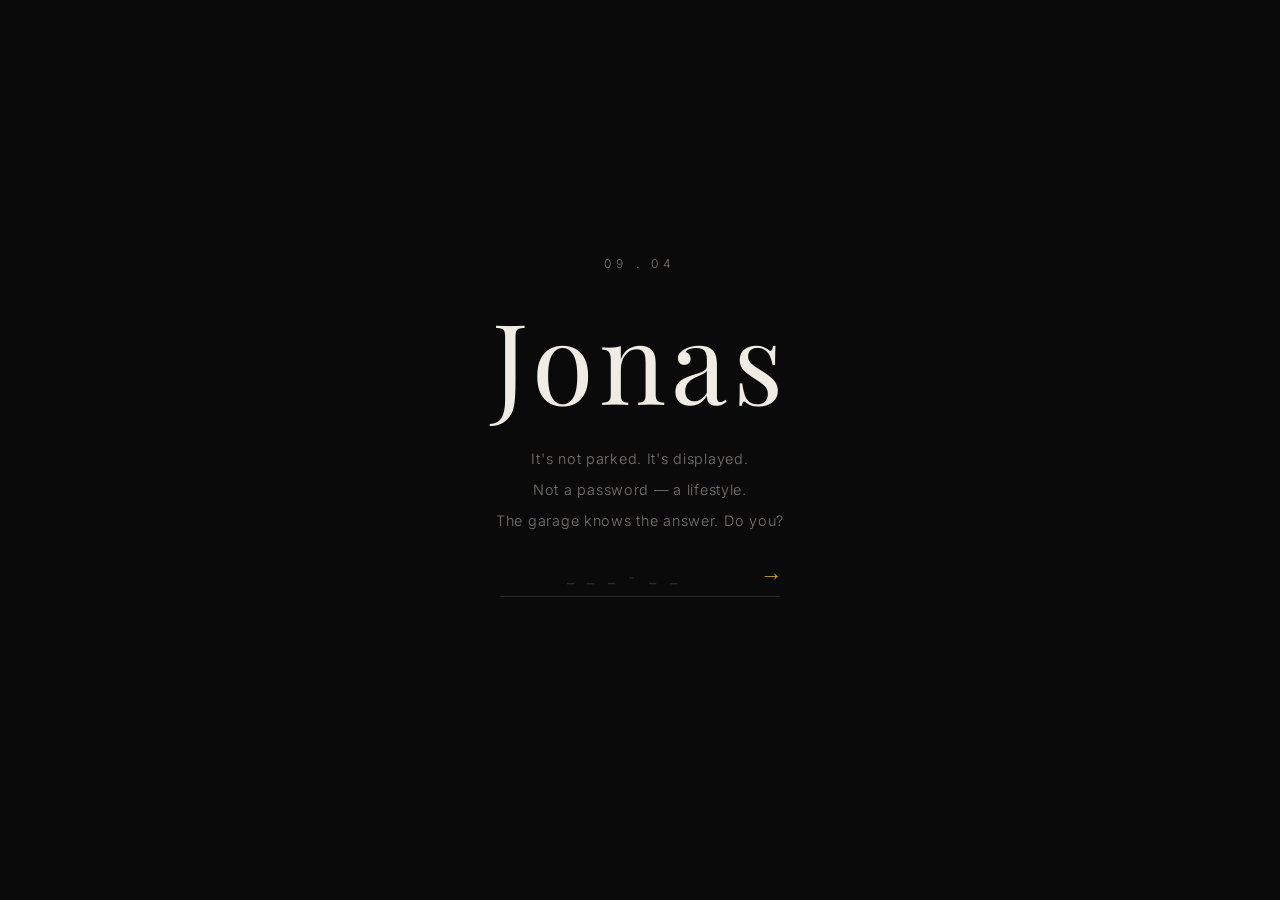
==== index.html @ 9b08ed57 "Add interactive birthday card with password, memory wall and submit page Co-Authored-By: Claude Sonn" ====
<!DOCTYPE html>
<html lang="sv">
<head>
  <meta charset="UTF-8" />
  <meta name="viewport" content="width=device-width, initial-scale=1.0" />
  <title>För Jonas</title>
  <link rel="stylesheet" href="style.css" />
  <link href="https://fonts.googleapis.com/css2?family=Playfair+Display:ital,wght@0,400;0,500;1,400&family=Inter:wght@300;400&display=swap" rel="stylesheet" />
</head>
<body class="password-page">

  <div class="password-container">
    <p class="date-label">09 . 04</p>
    <h1 class="name-title">Jonas</h1>

    <div class="riddle">
      <p>It's not parked. It's displayed.</p>
      <p>Not a password — a lifestyle.</p>
      <p>The garage knows the answer. Do you?</p>
    </div>

    <div class="input-group">
      <input
        type="text"
        id="passwordInput"
        placeholder="_ _ _ - _ _"
        autocomplete="off"
        spellcheck="false"
      />
      <button id="submitBtn" onclick="checkPassword()">→</button>
    </div>

    <p class="error-msg" id="errorMsg">Fel svar. Försök igen.</p>
  </div>

  <div class="fade-overlay" id="fadeOverlay"></div>

  <script>
    function checkPassword() {
      const input = document.getElementById('passwordInput').value.trim().toUpperCase();
      const errorMsg = document.getElementById('errorMsg');

      if (input === 'JOB-95') {
        errorMsg.style.opacity = '0';
        document.getElementById('fadeOverlay').classList.add('fade-in');
        setTimeout(() => {
          window.location.href = 'card.html';
        }, 1200);
      } else {
        errorMsg.style.opacity = '1';
        document.getElementById('passwordInput').classList.add('shake');
        setTimeout(() => {
          document.getElementById('passwordInput').classList.remove('shake');
        }, 500);
      }
    }

    // Allow pressing Enter to submit
    document.addEventListener('DOMContentLoaded', () => {
      document.getElementById('passwordInput').addEventListener('keydown', (e) => {
        if (e.key === 'Enter') checkPassword();
      });
    });
  </script>

</body>
</html>
---- style.css ----
/* ─── Reset & Base ─────────────────────────────────────────── */
*, *::before, *::after {
  box-sizing: border-box;
  margin: 0;
  padding: 0;
}

:root {
  --black:   #0a0a0a;
  --dark:    #111111;
  --card-bg: #161616;
  --border:  #2a2a2a;
  --cream:   #f0ece4;
  --muted:   #7a7570;
  --amber:   #c8922a;
  --gold:    #d4a843;
  --defender: #c9a84c; /* mustard yellow from the Defender */

  --font-serif: 'Playfair Display', Georgia, serif;
  --font-sans:  'Inter', Helvetica, sans-serif;
}

html, body {
  height: 100%;
  background-color: var(--black);
  color: var(--cream);
  font-family: var(--font-sans);
  font-weight: 300;
  -webkit-font-smoothing: antialiased;
}

/* ─── Password Page ────────────────────────────────────────── */
.password-page {
  display: flex;
  align-items: center;
  justify-content: center;
  min-height: 100vh;
  padding: 2rem;
}

.password-container {
  display: flex;
  flex-direction: column;
  align-items: center;
  gap: 2rem;
  text-align: center;
  max-width: 480px;
  width: 100%;
}

.date-label {
  font-family: var(--font-sans);
  font-size: 0.75rem;
  letter-spacing: 0.4em;
  color: var(--muted);
  text-transform: uppercase;
}

.name-title {
  font-family: var(--font-serif);
  font-size: clamp(3.5rem, 12vw, 7rem);
  font-weight: 400;
  letter-spacing: 0.05em;
  color: var(--cream);
  line-height: 1;
}

.riddle {
  display: flex;
  flex-direction: column;
  gap: 0.4rem;
}

.riddle p {
  font-size: 0.9rem;
  color: var(--muted);
  letter-spacing: 0.05em;
  line-height: 1.7;
}

.input-group {
  display: flex;
  align-items: center;
  gap: 0.75rem;
  width: 100%;
  max-width: 280px;
  border-bottom: 1px solid var(--border);
  padding-bottom: 0.5rem;
}

.input-group input {
  flex: 1;
  background: transparent;
  border: none;
  outline: none;
  color: var(--cream);
  font-family: var(--font-sans);
  font-size: 1rem;
  letter-spacing: 0.2em;
  text-align: center;
  text-transform: uppercase;
}

.input-group input::placeholder {
  color: var(--border);
  letter-spacing: 0.3em;
}

.input-group button {
  background: transparent;
  border: none;
  color: var(--amber);
  font-size: 1.4rem;
  cursor: pointer;
  transition: color 0.2s, transform 0.2s;
  line-height: 1;
}

.input-group button:hover {
  color: var(--gold);
  transform: translateX(3px);
}

.error-msg {
  font-size: 0.75rem;
  color: var(--amber);
  letter-spacing: 0.1em;
  opacity: 0;
  transition: opacity 0.3s;
}

/* Shake animation on wrong password */
@keyframes shake {
  0%, 100% { transform: translateX(0); }
  25%       { transform: translateX(-6px); }
  75%       { transform: translateX(6px); }
}

.shake {
  animation: shake 0.4s ease;
}

/* ─── Fade overlay (transition between pages) ──────────────── */
.fade-overlay {
  position: fixed;
  inset: 0;
  background: var(--black);
  pointer-events: none;
  opacity: 0;
  transition: opacity 1.2s ease;
  z-index: 100;
}

.fade-overlay.fade-in {
  opacity: 1;
}

/* ─── Card Page ────────────────────────────────────────────── */
.card-page {
  min-height: 100vh;
  padding: 0;
  opacity: 0;
  animation: pageReveal 1.5s ease 0.3s forwards;
}

@keyframes pageReveal {
  to { opacity: 1; }
}

/* Opening section */
.opening-section {
  min-height: 100vh;
  display: flex;
  flex-direction: column;
  align-items: center;
  justify-content: center;
  text-align: center;
  padding: 2rem;
  gap: 1.5rem;
  position: relative;
}

.opening-section .date-label {
  animation: fadeUp 1s ease 0.5s both;
}

.opening-title {
  font-family: var(--font-serif);
  font-size: clamp(2.5rem, 10vw, 6rem);
  font-weight: 400;
  font-style: italic;
  color: var(--cream);
  line-height: 1.1;
  animation: fadeUp 1s ease 0.8s both;
}

.opening-subtitle {
  font-size: 0.85rem;
  letter-spacing: 0.3em;
  color: var(--muted);
  text-transform: uppercase;
  animation: fadeUp 1s ease 1.1s both;
}

.scroll-hint {
  position: absolute;
  bottom: 2.5rem;
  font-size: 0.7rem;
  letter-spacing: 0.3em;
  color: var(--border);
  text-transform: uppercase;
  animation: fadeUp 1s ease 2s both, pulse 3s ease 3s infinite;
}

@keyframes pulse {
  0%, 100% { opacity: 0.3; }
  50%       { opacity: 0.8; }
}

/* ─── Section layout ───────────────────────────────────────── */
.section {
  padding: 5rem 2rem;
  max-width: 900px;
  margin: 0 auto;
}

.section-label {
  font-size: 0.7rem;
  letter-spacing: 0.4em;
  color: var(--amber);
  text-transform: uppercase;
  margin-bottom: 2rem;
}

/* ─── Birthday message ─────────────────────────────────────── */
.message-text {
  font-family: var(--font-serif);
  font-size: clamp(1.4rem, 4vw, 2.2rem);
  font-weight: 400;
  line-height: 1.7;
  color: var(--cream);
}

.message-text em {
  color: var(--amber);
  font-style: italic;
}

/* ─── Memory wall ──────────────────────────────────────────── */
.memory-grid {
  display: grid;
  grid-template-columns: repeat(auto-fill, minmax(280px, 1fr));
  gap: 1.5rem;
  margin-top: 2rem;
}

.memory-card {
  background: var(--card-bg);
  border: 1px solid var(--border);
  padding: 1.75rem;
  display: flex;
  flex-direction: column;
  gap: 1rem;
  transition: border-color 0.3s;
}

.memory-card:hover {
  border-color: var(--amber);
}

.memory-card img {
  width: 100%;
  aspect-ratio: 4/3;
  object-fit: cover;
  display: block;
  filter: grayscale(20%);
}

.memory-author {
  font-size: 0.7rem;
  letter-spacing: 0.3em;
  color: var(--amber);
  text-transform: uppercase;
}

.memory-text {
  font-size: 0.95rem;
  color: var(--cream);
  line-height: 1.7;
  font-style: italic;
}

.memory-empty {
  color: var(--muted);
  font-size: 0.9rem;
  font-style: italic;
  padding: 2rem 0;
}

/* ─── Divider ──────────────────────────────────────────────── */
.divider {
  width: 1px;
  height: 80px;
  background: var(--border);
  margin: 0 auto;
}

/* ─── Submit Page ──────────────────────────────────────────── */
.submit-page {
  min-height: 100vh;
  display: flex;
  align-items: center;
  justify-content: center;
  padding: 3rem 2rem;
}

.submit-container {
  width: 100%;
  max-width: 520px;
  display: flex;
  flex-direction: column;
  gap: 2.5rem;
}

.submit-header h1 {
  font-family: var(--font-serif);
  font-size: 2.5rem;
  font-weight: 400;
  color: var(--cream);
  margin-bottom: 0.75rem;
}

.submit-header p {
  font-size: 0.9rem;
  color: var(--muted);
  line-height: 1.7;
}

.form-group {
  display: flex;
  flex-direction: column;
  gap: 0.5rem;
}

.form-group label {
  font-size: 0.7rem;
  letter-spacing: 0.3em;
  color: var(--amber);
  text-transform: uppercase;
}

.form-group input,
.form-group textarea {
  background: var(--card-bg);
  border: 1px solid var(--border);
  color: var(--cream);
  font-family: var(--font-sans);
  font-size: 0.95rem;
  font-weight: 300;
  padding: 0.85rem 1rem;
  outline: none;
  resize: none;
  transition: border-color 0.2s;
  width: 100%;
}

.form-group input:focus,
.form-group textarea:focus {
  border-color: var(--amber);
}

.form-group input::placeholder,
.form-group textarea::placeholder {
  color: var(--muted);
}

.photo-upload {
  display: flex;
  flex-direction: column;
  gap: 0.5rem;
}

.photo-label-btn {
  display: inline-block;
  border: 1px solid var(--border);
  color: var(--muted);
  font-size: 0.8rem;
  letter-spacing: 0.15em;
  padding: 0.75rem 1.25rem;
  cursor: pointer;
  transition: border-color 0.2s, color 0.2s;
  text-align: center;
}

.photo-label-btn:hover {
  border-color: var(--amber);
  color: var(--cream);
}

.photo-preview {
  width: 100%;
  max-height: 200px;
  object-fit: cover;
  display: none;
  filter: grayscale(20%);
}

.submit-btn {
  background: transparent;
  border: 1px solid var(--amber);
  color: var(--amber);
  font-family: var(--font-sans);
  font-size: 0.8rem;
  letter-spacing: 0.3em;
  text-transform: uppercase;
  padding: 1rem 2rem;
  cursor: pointer;
  transition: background 0.2s, color 0.2s;
  align-self: flex-start;
}

.submit-btn:hover {
  background: var(--amber);
  color: var(--black);
}

.submit-btn:disabled {
  opacity: 0.4;
  cursor: not-allowed;
}

.success-msg {
  font-size: 0.85rem;
  color: var(--amber);
  letter-spacing: 0.05em;
  display: none;
}

/* ─── Utilities ────────────────────────────────────────────── */
@keyframes fadeUp {
  from {
    opacity: 0;
    transform: translateY(16px);
  }
  to {
    opacity: 1;
    transform: translateY(0);
  }
}

/* Mobile tweaks */
@media (max-width: 600px) {
  .memory-grid {
    grid-template-columns: 1fr;
  }

  .section {
    padding: 3.5rem 1.5rem;
  }
}
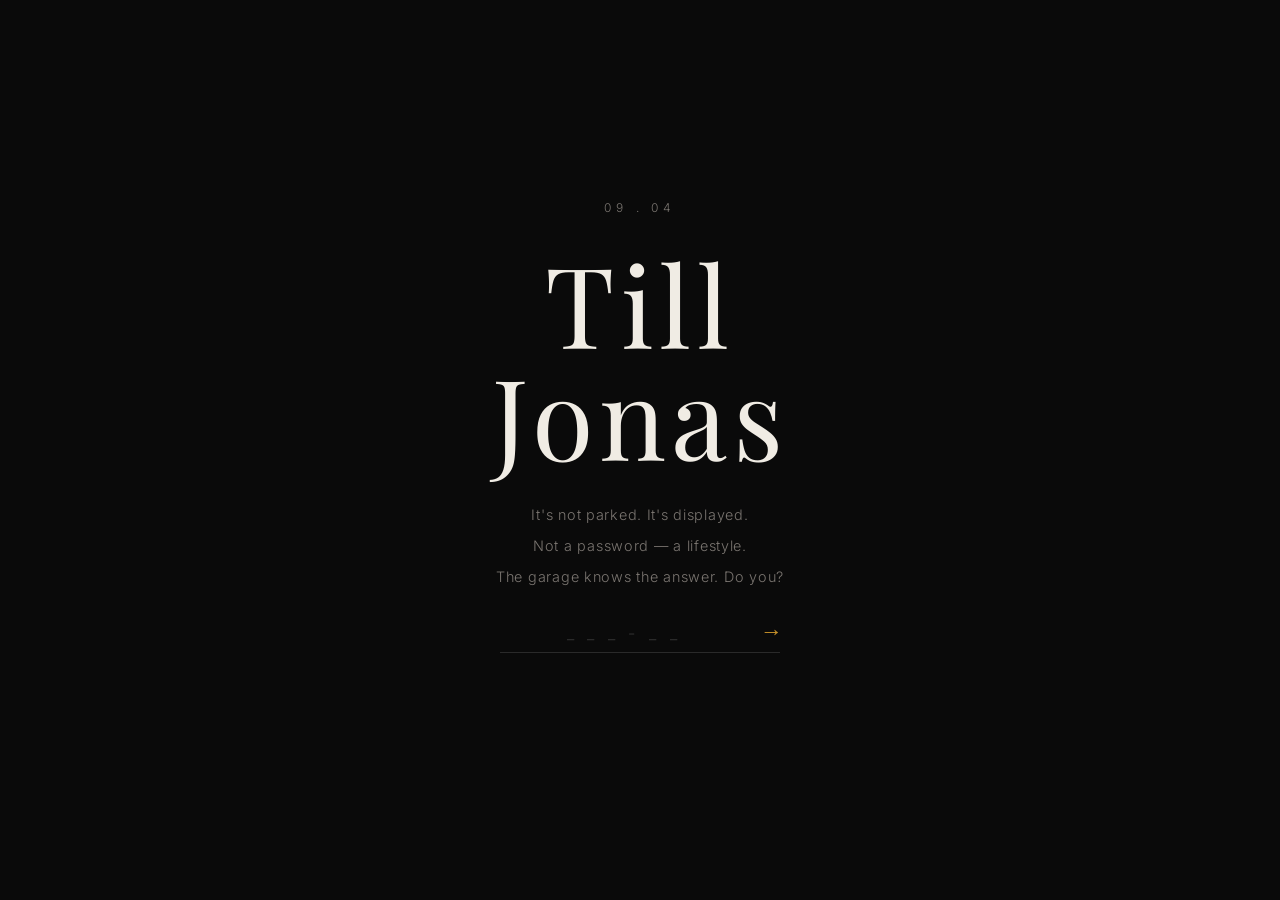
==== commit 7b293903: "Resize speedometer, reposition flash and SLOW DOWN text Co-Authored-By: Claude Sonnet 4.6 <noreply@a" ====
--- a/index.html
+++ b/index.html
@@ -1,17 +1,21 @@
 <!DOCTYPE html>
 <html lang="sv">
+
 <head>
   <meta charset="UTF-8" />
   <meta name="viewport" content="width=device-width, initial-scale=1.0" />
-  <title>För Jonas</title>
+  <title>Jonas</title>
   <link rel="stylesheet" href="style.css" />
-  <link href="https://fonts.googleapis.com/css2?family=Playfair+Display:ital,wght@0,400;0,500;1,400&family=Inter:wght@300;400&display=swap" rel="stylesheet" />
+  <link
+    href="https://fonts.googleapis.com/css2?family=Playfair+Display:ital,wght@0,400;0,500;1,400&family=Inter:wght@300;400&display=swap"
+    rel="stylesheet" />
 </head>
+
 <body class="password-page">
 
   <div class="password-container">
     <p class="date-label">09 . 04</p>
-    <h1 class="name-title">Jonas</h1>
+    <h1 class="name-title">Till Jonas</h1>
 
     <div class="riddle">
       <p>It's not parked. It's displayed.</p>
@@ -20,13 +24,7 @@
     </div>
 
     <div class="input-group">
-      <input
-        type="text"
-        id="passwordInput"
-        placeholder="_ _ _ - _ _"
-        autocomplete="off"
-        spellcheck="false"
-      />
+      <input type="text" id="passwordInput" placeholder="_ _ _ - _ _" autocomplete="off" spellcheck="false" />
       <button id="submitBtn" onclick="checkPassword()">→</button>
     </div>
 
@@ -64,4 +62,5 @@
   </script>
 
 </body>
-</html>
+
+</html>
--- a/style.css
+++ b/style.css
@@ -249,45 +249,78 @@
 /* ─── Memory wall ──────────────────────────────────────────── */
 .memory-grid {
   display: grid;
-  grid-template-columns: repeat(auto-fill, minmax(280px, 1fr));
-  gap: 1.5rem;
+  grid-template-columns: repeat(auto-fill, minmax(220px, 1fr));
+  gap: 2.5rem 2rem;
   margin-top: 2rem;
+  align-items: start;
 }
 
 .memory-card {
-  background: var(--card-bg);
-  border: 1px solid var(--border);
-  padding: 1.75rem;
-  display: flex;
-  flex-direction: column;
-  gap: 1rem;
-  transition: border-color 0.3s;
-}
+  background: #f5f0e8;
+  padding: 0.85rem 0.85rem 2.5rem 0.85rem;
+  display: flex;
+  flex-direction: column;
+  gap: 0;
+  box-shadow: 0 4px 20px rgba(0,0,0,0.5), 0 1px 4px rgba(0,0,0,0.3);
+  transition: transform 0.3s ease, box-shadow 0.3s ease;
+  cursor: default;
+}
+
+/* Alternate slight rotations for a scattered look */
+.memory-card:nth-child(odd)  { transform: rotate(-1.5deg); }
+.memory-card:nth-child(even) { transform: rotate(1.2deg); }
+.memory-card:nth-child(3n)   { transform: rotate(-0.5deg); }
 
 .memory-card:hover {
-  border-color: var(--amber);
+  transform: rotate(0deg) scale(1.03) !important;
+  box-shadow: 0 8px 40px rgba(0,0,0,0.6);
+  z-index: 2;
 }
 
 .memory-card img {
   width: 100%;
-  aspect-ratio: 4/3;
+  aspect-ratio: 1 / 1;
   object-fit: cover;
   display: block;
-  filter: grayscale(20%);
+  filter: grayscale(15%) contrast(1.05);
+}
+
+/* Placeholder when no photo */
+.memory-card .polaroid-placeholder {
+  width: 100%;
+  aspect-ratio: 1 / 1;
+  background: #ddd5c5;
+  display: flex;
+  align-items: center;
+  justify-content: center;
+}
+
+.memory-card .polaroid-placeholder span {
+  font-size: 2rem;
+  opacity: 0.3;
+}
+
+.polaroid-caption {
+  padding-top: 0.75rem;
+  display: flex;
+  flex-direction: column;
+  gap: 0.4rem;
 }
 
 .memory-author {
-  font-size: 0.7rem;
-  letter-spacing: 0.3em;
-  color: var(--amber);
-  text-transform: uppercase;
+  font-family: 'Playfair Display', Georgia, serif;
+  font-size: 0.85rem;
+  font-style: italic;
+  color: #3a3530;
+  letter-spacing: 0.02em;
 }
 
 .memory-text {
-  font-size: 0.95rem;
-  color: var(--cream);
-  line-height: 1.7;
-  font-style: italic;
+  font-family: var(--font-sans);
+  font-size: 0.78rem;
+  color: #5a5248;
+  line-height: 1.55;
+  font-style: normal;
 }
 
 .memory-empty {
@@ -295,6 +328,119 @@
   font-size: 0.9rem;
   font-style: italic;
   padding: 2rem 0;
+}
+
+/* ─── Speedometer ──────────────────────────────────────────── */
+.speedometer-section {
+  display: flex;
+  justify-content: center;
+  padding-left: 8rem;
+}
+
+.speedo-widget {
+  display: flex;
+  align-items: center;
+  gap: 3rem;
+}
+
+.speedo-meter {
+  position: relative;
+  width: 400px;
+  flex-shrink: 0;
+}
+
+#speedoCanvas {
+  display: block;
+}
+
+.speedo-number {
+  position: absolute;
+  bottom: 28px;
+  left: 50%;
+  transform: translateX(-50%);
+  font-family: var(--font-sans);
+  font-size: 2.8rem;
+  font-weight: 400;
+  color: var(--cream);
+  letter-spacing: 0.05em;
+  line-height: 1;
+}
+
+.speedo-unit {
+  position: absolute;
+  bottom: 12px;
+  left: 50%;
+  transform: translateX(-50%);
+  font-size: 0.75rem;
+  letter-spacing: 0.3em;
+  color: var(--muted);
+  text-transform: uppercase;
+}
+
+.speedo-text {
+  max-width: 220px;
+  padding-left: 2rem;
+}
+
+.speedo-msg {
+  font-family: var(--font-sans);
+  font-size: 1.8rem;
+  font-weight: 400;
+  letter-spacing: 0.15em;
+  color: var(--defender);
+  line-height: 1.3;
+  opacity: 0;
+  transition: opacity 0.8s ease;
+}
+
+.speedo-msg.visible {
+  opacity: 1;
+}
+
+/* Flash overlay — small round burst */
+.speedometer-section {
+  position: relative;
+}
+
+.speedo-flash {
+  position: absolute;
+  width: 260px;
+  height: 260px;
+  border-radius: 50%;
+  top: 50%;
+  right: -180px;
+  transform: translateY(-50%);
+  background: radial-gradient(circle, #fff 0%, #fff 15%, rgba(255,255,255,0.9) 35%, rgba(255,255,255,0.4) 60%, transparent 80%);
+  opacity: 0;
+  pointer-events: none;
+  z-index: 10;
+}
+
+@keyframes flashBurst {
+  0%   { opacity: 0; }
+  8%   { opacity: 1; }
+  18%  { opacity: 0; }
+  28%  { opacity: 1; }
+  38%  { opacity: 0; }
+  48%  { opacity: 0.9; }
+  65%  { opacity: 0.6; }
+  100% { opacity: 0; }
+}
+
+.speedo-flash.burst {
+  animation: flashBurst 1.6s ease forwards;
+}
+
+@media (max-width: 600px) {
+  .speedo-widget {
+    flex-direction: column;
+    gap: 1.5rem;
+    align-items: center;
+    text-align: center;
+  }
+  .speedo-text {
+    max-width: 100%;
+  }
 }
 
 /* ─── Divider ──────────────────────────────────────────────── */
@@ -434,6 +580,316 @@
   color: var(--amber);
   letter-spacing: 0.05em;
   display: none;
+}
+
+/* ─── Headlight Opening ────────────────────────────────────── */
+.headlight-overlay {
+  position: fixed;
+  inset: 0;
+  background: #000;
+  z-index: 200;
+  display: flex;
+  flex-direction: column;
+  align-items: center;
+  justify-content: center;
+  cursor: pointer;
+  transition: opacity 1.2s ease;
+}
+
+.headlight-overlay.fade-out {
+  opacity: 0;
+}
+
+/* Photo as dark silhouette — fills screen, car always visible */
+.headlight-photo-img {
+  position: absolute;
+  inset: 0;
+  width: 100%;
+  height: 100%;
+  object-fit: cover;
+  object-position: center 80%;
+  filter: brightness(0) grayscale(1);
+  transition: filter 2s ease;
+}
+
+.headlight-photo-img.on {
+  filter: brightness(0.12) grayscale(1);
+}
+
+/* Dark overlay — fades out to reveal image */
+.headlight-dark {
+  position: absolute;
+  inset: 0;
+  background: #000;
+  opacity: 1;
+  transition: opacity 2.5s ease 0.5s;
+}
+
+.headlight-dark.lift {
+  opacity: 0;
+}
+
+/* Headlight glow — positioned via JS for accuracy */
+.headlight-glow {
+  position: absolute;
+  width: 80px;
+  height: 80px;
+  border-radius: 50%;
+  opacity: 0;
+  transform: translate(-50%, -50%);
+  background: radial-gradient(circle, rgba(255,220,100,1) 0%, rgba(255,190,60,0.5) 35%, transparent 70%);
+  transition: opacity 0.4s ease;
+  pointer-events: none;
+}
+
+.headlight-glow.on {
+  opacity: 1;
+  animation: glowPulse 2.5s ease infinite;
+}
+
+@keyframes glowPulse {
+  0%, 100% { opacity: 0.85; transform: translate(-50%, -50%) scale(1); }
+  50%       { opacity: 1;    transform: translate(-50%, -50%) scale(1.1); }
+}
+
+/* "Öppna" prompt */
+.open-prompt {
+  margin-top: 4rem;
+  opacity: 0;
+  transition: opacity 1s ease;
+  text-align: center;
+}
+
+.open-prompt.visible {
+  opacity: 1;
+}
+
+.open-prompt span {
+  font-family: var(--font-sans);
+  font-size: 0.75rem;
+  letter-spacing: 0.5em;
+  color: var(--muted);
+  text-transform: uppercase;
+  animation: pulse 2.5s ease infinite;
+}
+
+/* ─── Music Player ─────────────────────────────────────────── */
+.music-player {
+  position: fixed;
+  bottom: 0;
+  left: 0;
+  right: 0;
+  background: #0a0a0a;
+  border-top: 1px solid var(--border);
+  padding: 0 1.5rem;
+  height: 60px;
+  z-index: 50;
+  display: flex;
+  align-items: center;
+  gap: 1rem;
+}
+
+.music-info {
+  flex: 1;
+  display: flex;
+  flex-direction: column;
+  gap: 0.15rem;
+}
+
+.music-title {
+  font-size: 0.8rem;
+  color: var(--cream);
+  letter-spacing: 0.05em;
+}
+
+.music-artist {
+  font-size: 0.7rem;
+  color: var(--muted);
+  letter-spacing: 0.05em;
+}
+
+.volume-slider {
+  width: 80px;
+  cursor: pointer;
+  opacity: 0.7;
+  transition: opacity 0.2s;
+  -webkit-appearance: none;
+  appearance: none;
+  height: 3px;
+  background: var(--border);
+  border-radius: 2px;
+  outline: none;
+}
+
+.volume-slider:hover {
+  opacity: 1;
+}
+
+.volume-slider::-webkit-slider-thumb {
+  -webkit-appearance: none;
+  appearance: none;
+  width: 12px;
+  height: 12px;
+  border-radius: 50%;
+  background: var(--defender);
+  cursor: pointer;
+}
+
+.volume-slider::-moz-range-thumb {
+  width: 12px;
+  height: 12px;
+  border-radius: 50%;
+  background: var(--defender);
+  cursor: pointer;
+  border: none;
+}
+
+.volume-slider::-webkit-slider-runnable-track {
+  background: var(--border);
+  height: 3px;
+  border-radius: 2px;
+}
+
+.music-toggle {
+  background: transparent;
+  border: none;
+  color: var(--amber);
+  font-size: 0.8rem;
+  cursor: pointer;
+  padding: 0.5rem;
+  transition: color 0.2s;
+}
+
+.music-toggle:hover {
+  color: var(--gold);
+}
+
+.music-close {
+  background: transparent;
+  border: none;
+  color: var(--muted);
+  font-size: 0.75rem;
+  cursor: pointer;
+  padding: 0.5rem;
+  transition: color 0.2s;
+}
+
+.music-close:hover {
+  color: var(--cream);
+}
+
+/* ─── Scroll animations ────────────────────────────────────── */
+.fade-up {
+  opacity: 0;
+  transform: translateY(40px);
+  transition: opacity 0.6s ease, transform 0.6s ease;
+}
+
+.fade-up.in-view {
+  opacity: 1;
+  transform: translateY(0);
+}
+
+/* Staggered delays for child elements */
+.fade-up:nth-child(1) { transition-delay: 0s; }
+.fade-up:nth-child(2) { transition-delay: 0.1s; }
+.fade-up:nth-child(3) { transition-delay: 0.2s; }
+.fade-up:nth-child(4) { transition-delay: 0.3s; }
+.fade-up:nth-child(5) { transition-delay: 0.4s; }
+
+/* ─── Photo Gallery ────────────────────────────────────────── */
+.gallery-grid {
+  display: grid;
+  grid-template-columns: repeat(auto-fill, minmax(260px, 1fr));
+  gap: 0.25rem;
+  margin-top: 2rem;
+}
+
+.gallery-grid img {
+  width: 100%;
+  aspect-ratio: 1 / 1;
+  object-fit: cover;
+  display: block;
+  filter: grayscale(20%) contrast(1.05);
+  cursor: pointer;
+  transition: filter 0.3s, transform 0.3s;
+}
+
+.gallery-grid img:hover {
+  filter: grayscale(0%) contrast(1.1);
+  transform: scale(1.02);
+  z-index: 1;
+  position: relative;
+}
+
+/* ─── Lightbox ─────────────────────────────────────────────── */
+.lightbox {
+  position: fixed;
+  inset: 0;
+  background: rgba(0,0,0,0.92);
+  z-index: 500;
+  display: flex;
+  align-items: center;
+  justify-content: center;
+  padding: 2rem;
+  opacity: 0;
+  pointer-events: none;
+  transition: opacity 0.3s ease;
+}
+
+.lightbox.open {
+  opacity: 1;
+  pointer-events: all;
+}
+
+.lightbox-card {
+  background: #f5f0e8;
+  padding: 1rem 1rem 3rem 1rem;
+  max-width: 500px;
+  width: 100%;
+  position: relative;
+  box-shadow: 0 20px 60px rgba(0,0,0,0.8);
+}
+
+.lightbox-card img {
+  width: 100%;
+  aspect-ratio: 1 / 1;
+  object-fit: cover;
+  display: block;
+  filter: grayscale(10%);
+}
+
+.lightbox-caption {
+  padding-top: 1rem;
+  display: flex;
+  flex-direction: column;
+  gap: 0.5rem;
+}
+
+.lightbox-caption .memory-author {
+  font-size: 1rem;
+}
+
+.lightbox-caption .memory-text {
+  font-size: 0.9rem;
+  line-height: 1.6;
+}
+
+.lightbox-close {
+  position: absolute;
+  top: -2.5rem;
+  right: 0;
+  background: transparent;
+  border: none;
+  color: var(--muted);
+  font-size: 1rem;
+  cursor: pointer;
+  letter-spacing: 0.1em;
+  transition: color 0.2s;
+}
+
+.lightbox-close:hover {
+  color: var(--cream);
 }
 
 /* ─── Utilities ────────────────────────────────────────────── */
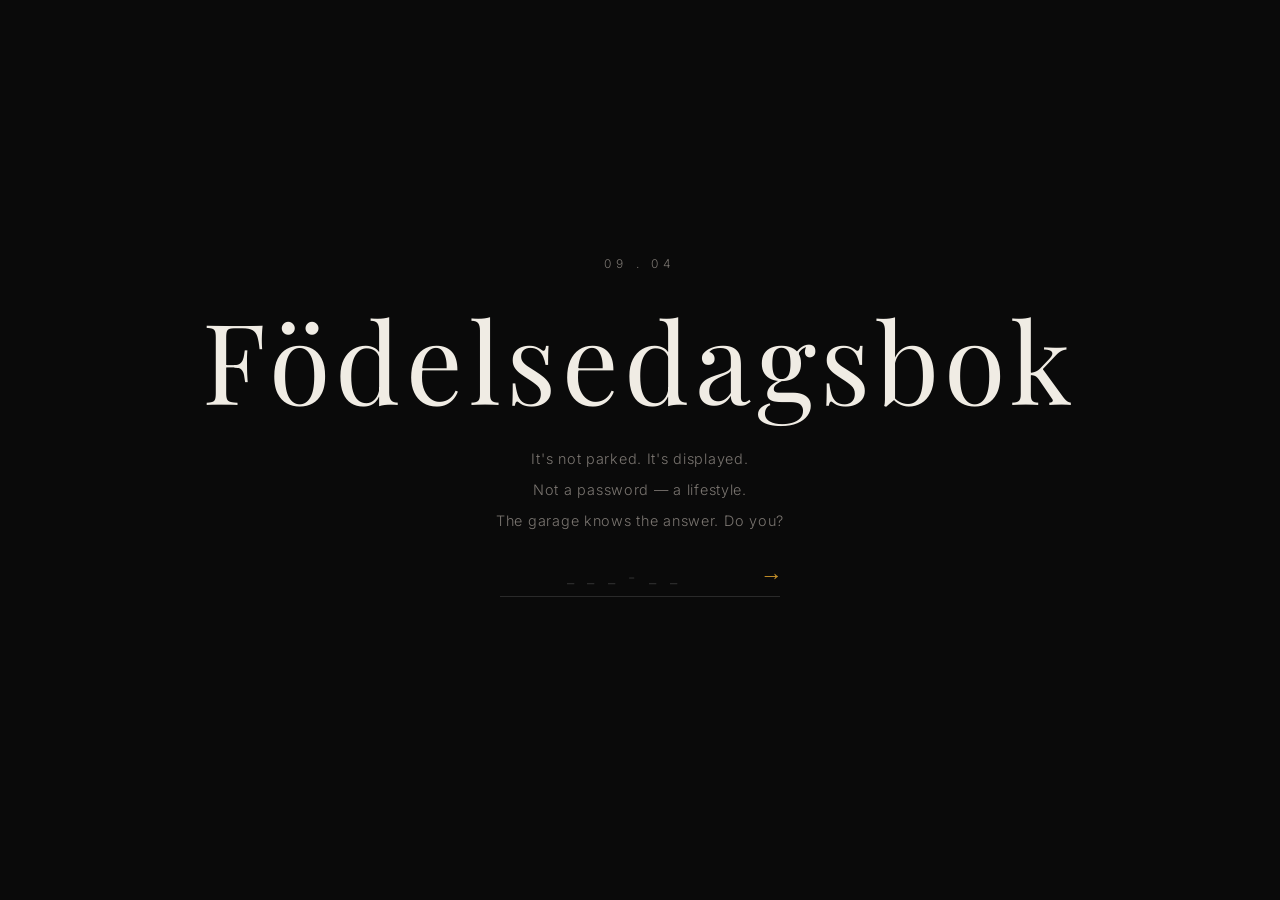
==== commit 324efa92: "chore: update page titles for clarity and consistency" ====
--- a/index.html
+++ b/index.html
@@ -15,7 +15,7 @@
 
   <div class="password-container">
     <p class="date-label">09 . 04</p>
-    <h1 class="name-title">Till Jonas</h1>
+    <h1 class="name-title">Födelsedagsbok</h1>
 
     <div class="riddle">
       <p>It's not parked. It's displayed.</p>
--- a/style.css
+++ b/style.css
@@ -449,6 +449,39 @@
   height: 80px;
   background: var(--border);
   margin: 0 auto;
+}
+
+/* ─── Language Switcher ────────────────────────────────────── */
+.lang-switcher {
+  display: flex;
+  align-items: center;
+  gap: 0.75rem;
+  margin-bottom: 2rem;
+}
+
+.lang-switcher span {
+  color: var(--border);
+  font-size: 0.7rem;
+}
+
+.lang-btn {
+  background: transparent;
+  border: none;
+  color: var(--muted);
+  font-family: var(--font-sans);
+  font-size: 0.75rem;
+  letter-spacing: 0.2em;
+  cursor: pointer;
+  padding: 0;
+  transition: color 0.2s;
+}
+
+.lang-btn:hover {
+  color: var(--cream);
+}
+
+.lang-btn.active {
+  color: var(--amber);
 }
 
 /* ─── Submit Page ──────────────────────────────────────────── */
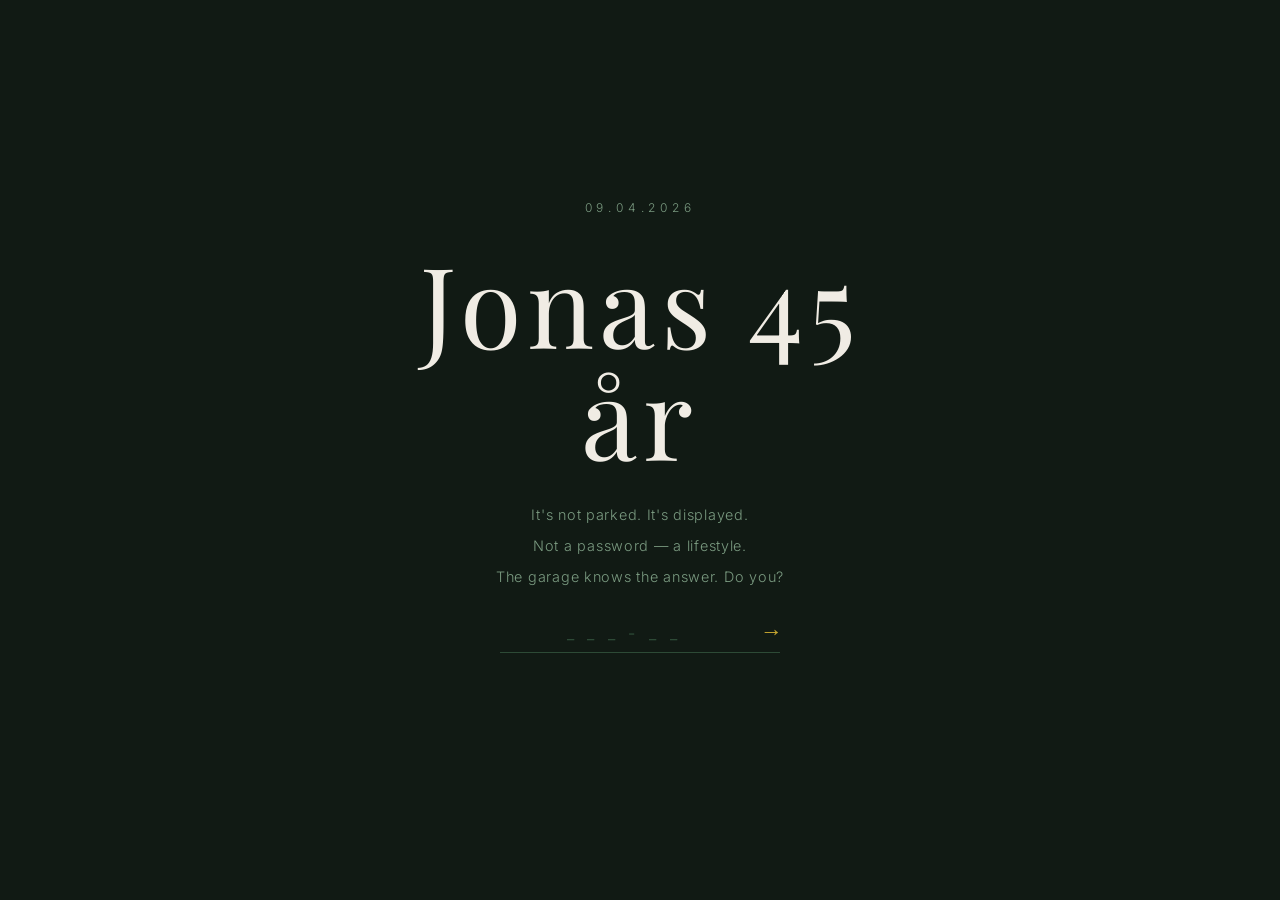
==== commit 6851db33: "update date and title on the birthday page" ====
--- a/index.html
+++ b/index.html
@@ -14,8 +14,8 @@
 <body class="password-page">
 
   <div class="password-container">
-    <p class="date-label">09 . 04</p>
-    <h1 class="name-title">Födelsedagsbok</h1>
+    <p class="date-label">09.04.2026</p>
+    <h1 class="name-title">Jonas 45 år</h1>
 
     <div class="riddle">
       <p>It's not parked. It's displayed.</p>
--- a/style.css
+++ b/style.css
@@ -6,15 +6,15 @@
 }
 
 :root {
-  --black:   #0a0a0a;
-  --dark:    #111111;
-  --card-bg: #161616;
-  --border:  #2a2a2a;
+  --black:   #111a14;
+  --dark:    #162219;
+  --card-bg: #1a2a1e;
+  --border:  #2d4a36;
   --cream:   #f0ece4;
-  --muted:   #7a7570;
-  --amber:   #c8922a;
-  --gold:    #d4a843;
-  --defender: #c9a84c; /* mustard yellow from the Defender */
+  --muted:   #7a9a80;
+  --amber:   #c8a830;
+  --gold:    #d4b843;
+  --defender: #c9aa4c; /* Barbour gold */
 
   --font-serif: 'Playfair Display', Georgia, serif;
   --font-sans:  'Inter', Helvetica, sans-serif;
@@ -313,6 +313,15 @@
   font-style: italic;
   color: #3a3530;
   letter-spacing: 0.02em;
+}
+
+.memory-prompt {
+  font-family: var(--font-sans);
+  font-size: 0.62rem;
+  letter-spacing: 0.12em;
+  text-transform: uppercase;
+  color: #b07d20;
+  margin: 0.1rem 0 0.15rem;
 }
 
 .memory-text {
@@ -488,7 +497,7 @@
 .submit-page {
   min-height: 100vh;
   display: flex;
-  align-items: center;
+  align-items: flex-start;
   justify-content: center;
   padding: 3rem 2rem;
 }
@@ -925,6 +934,44 @@
   color: var(--cream);
 }
 
+/* ─── Inspiration Prompts ──────────────────────────────────── */
+.inspiration-prompts {
+  margin-bottom: 0.75rem;
+}
+
+.inspiration-label {
+  font-size: 0.75rem;
+  color: var(--muted);
+  letter-spacing: 0.08em;
+  text-transform: uppercase;
+  margin-bottom: 0.6rem;
+}
+
+.prompt-chips {
+  display: flex;
+  flex-wrap: wrap;
+  gap: 0.5rem;
+}
+
+.prompt-chip {
+  background: #243c2a;
+  border: 1px solid #4a7a55;
+  color: #9ab89f;
+  font-family: inherit;
+  font-size: 0.78rem;
+  padding: 0.35rem 0.75rem;
+  cursor: pointer;
+  border-radius: 2px;
+  transition: color 0.2s, border-color 0.2s, background 0.2s;
+  text-align: left;
+}
+
+.prompt-chip:hover {
+  background: #2d4a33;
+  color: var(--cream);
+  border-color: var(--amber);
+}
+
 /* ─── Utilities ────────────────────────────────────────────── */
 @keyframes fadeUp {
   from {
@@ -937,6 +984,66 @@
   }
 }
 
+/* ─── Messages (text-only submissions) ──────────────────── */
+.messages-list {
+  display: flex;
+  flex-direction: column;
+  gap: 1.5rem;
+}
+
+.message-card {
+  background: var(--card-bg);
+  border: 1px solid var(--border);
+  padding: 1.1rem 1.4rem;
+  display: flex;
+  flex-direction: column;
+  gap: 0.5rem;
+  border-radius: 2px;
+}
+
+.message-card .memory-author {
+  color: var(--amber);
+}
+
+.message-card .memory-text {
+  color: var(--cream);
+}
+
+.message-card .memory-prompt {
+  color: var(--muted);
+}
+
+/* ─── Family Slideshow ───────────────────────────────────── */
+.family-slideshow {
+  width: 100%;
+  max-width: 480px;
+  margin: 0 auto;
+}
+
+.family-slideshow img {
+  width: 100%;
+  aspect-ratio: 4 / 3;
+  object-fit: cover;
+  display: block;
+  opacity: 1;
+  transition: opacity 0.6s ease;
+  border: 1px solid var(--border);
+}
+
+/* ─── Soundtrack ─────────────────────────────────────────── */
+.soundtrack-entry {
+  display: flex;
+  flex-direction: column;
+  gap: 0.4rem;
+}
+
+.soundtrack-from {
+  font-size: 0.75rem;
+  letter-spacing: 0.1em;
+  color: var(--muted);
+  text-transform: uppercase;
+}
+
 /* Mobile tweaks */
 @media (max-width: 600px) {
   .memory-grid {
